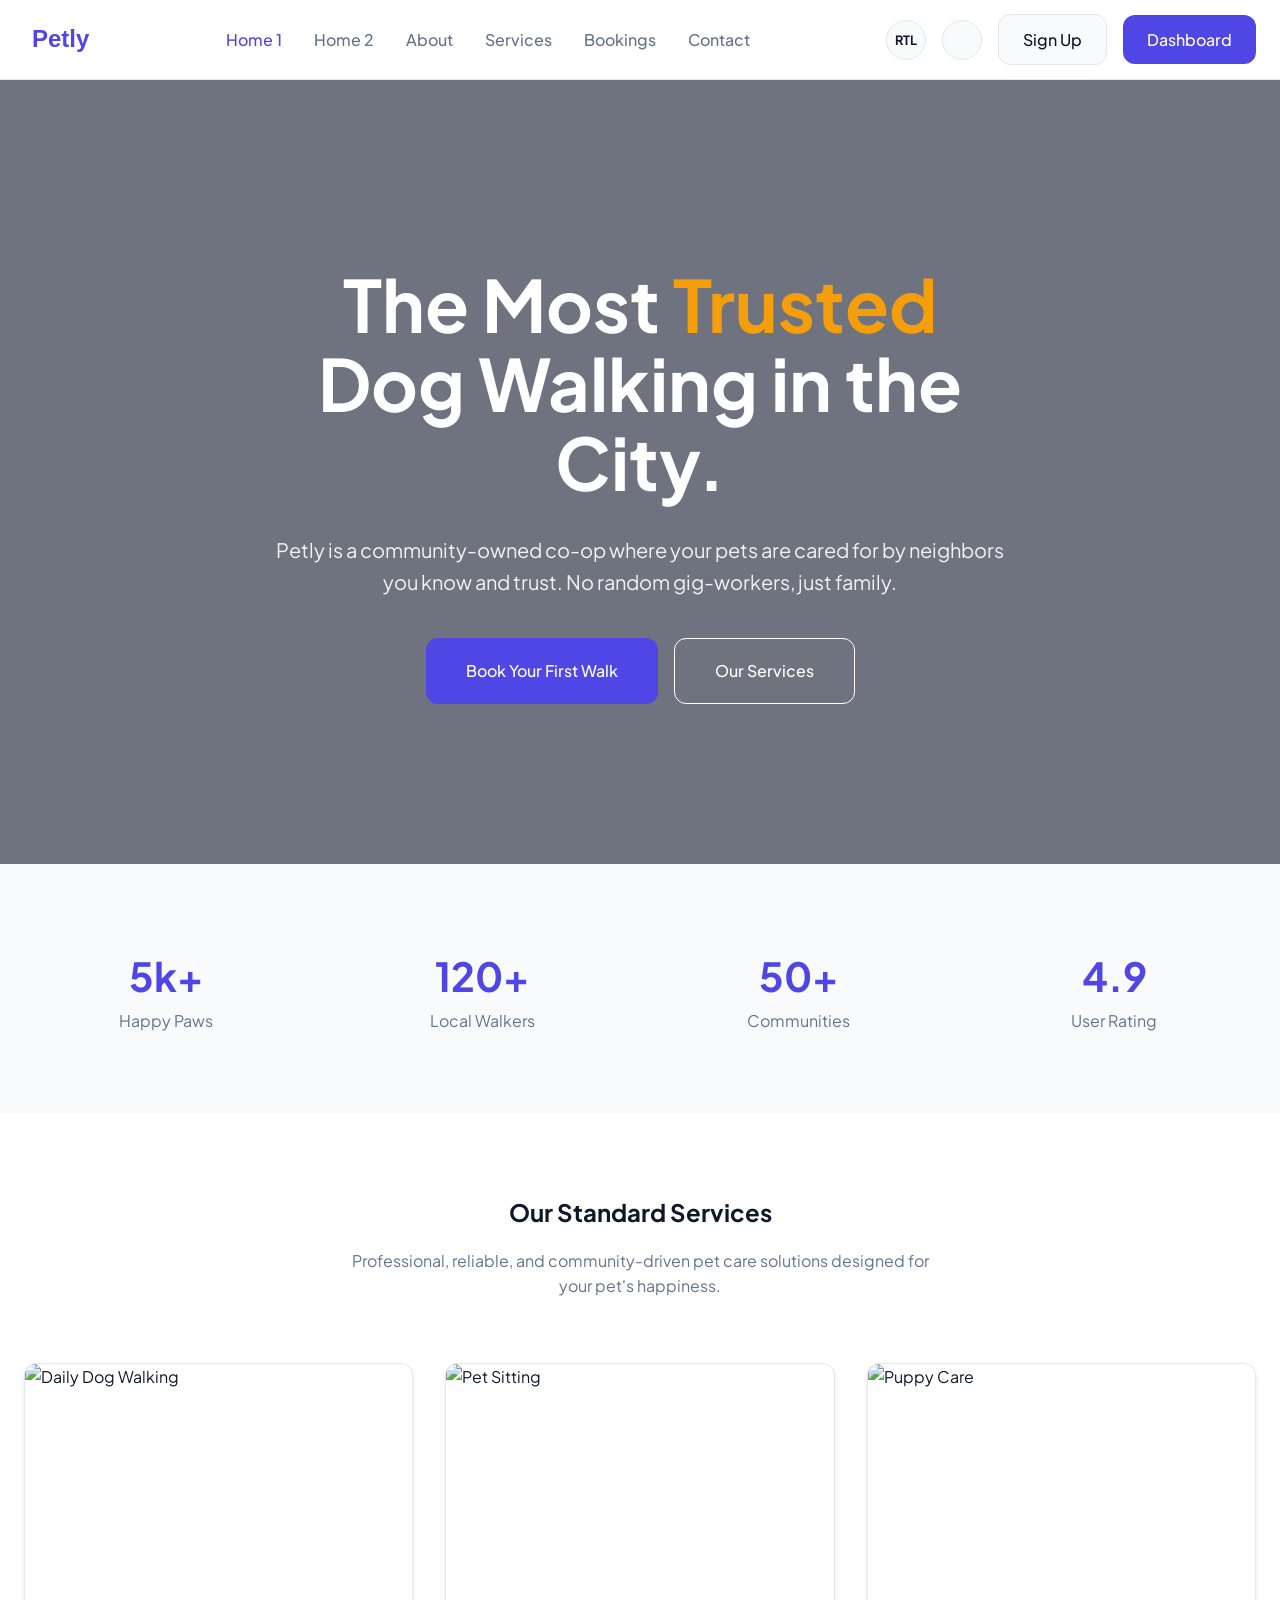
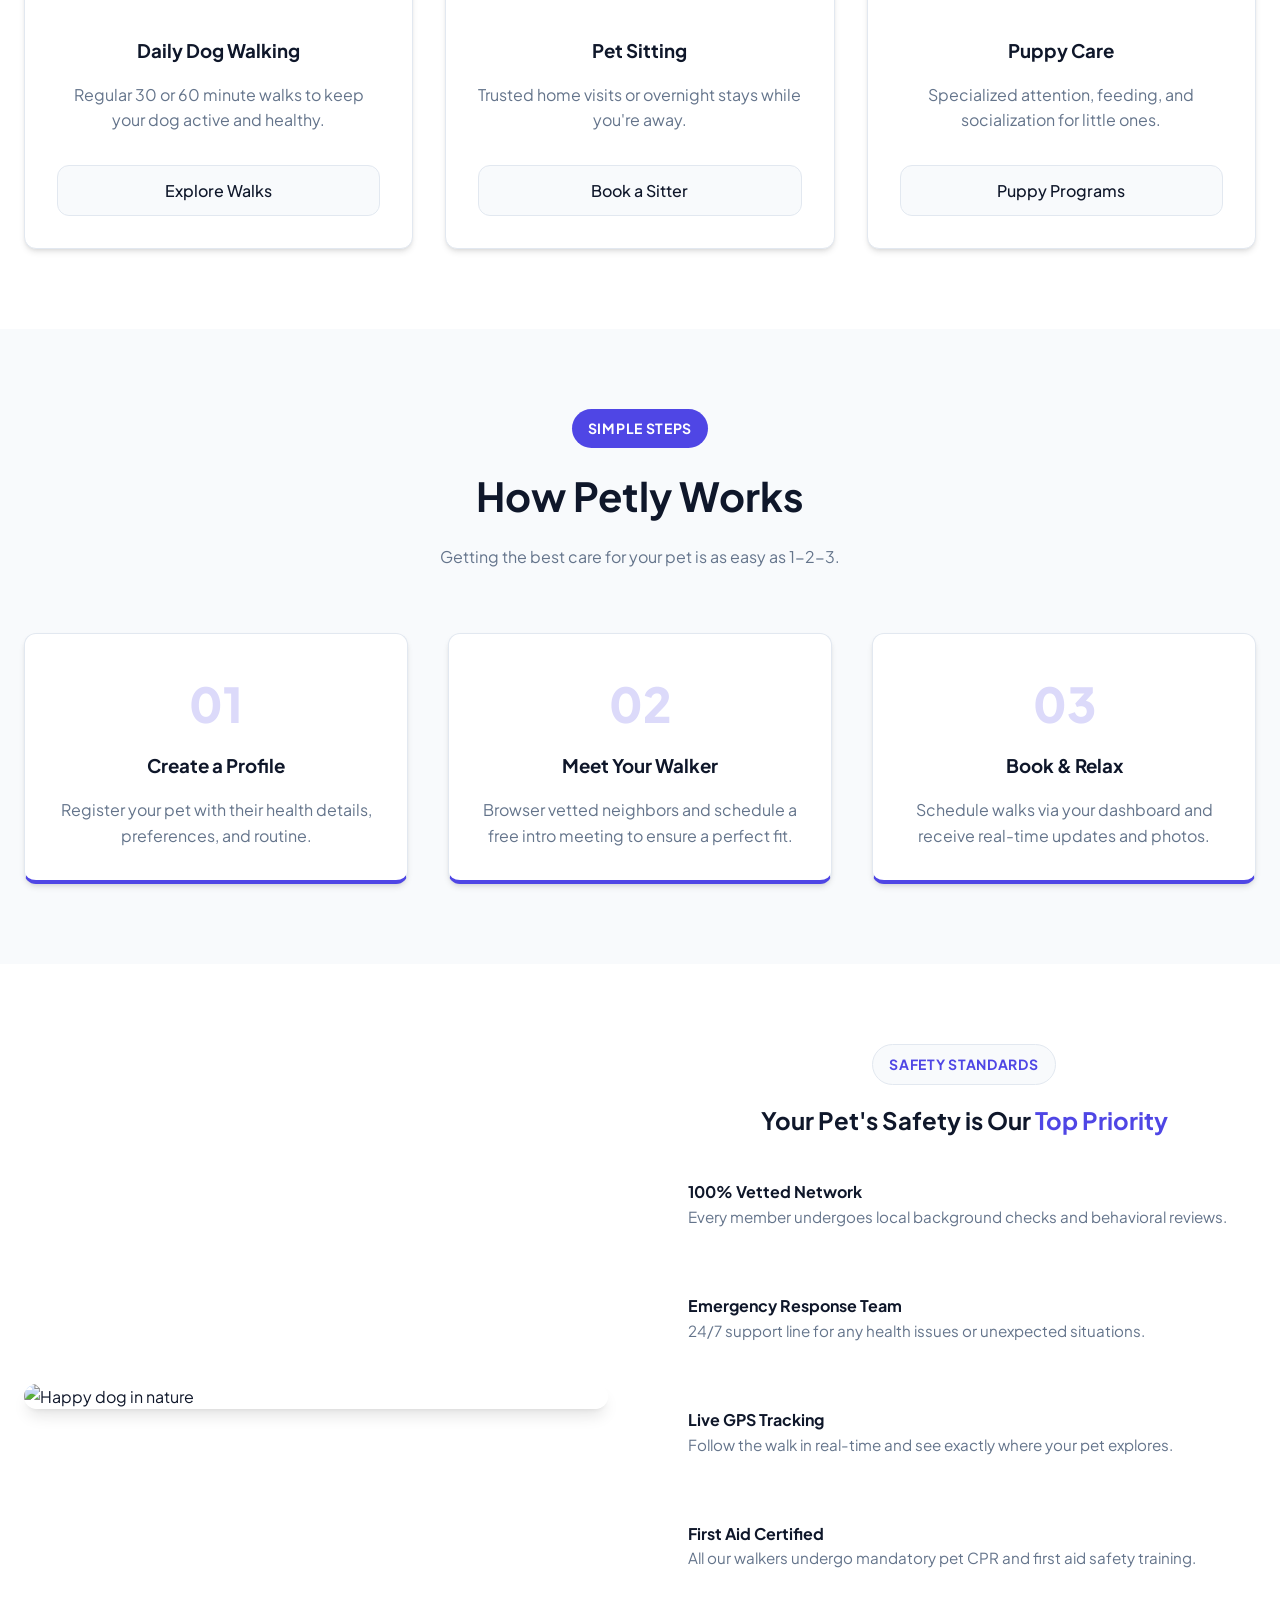
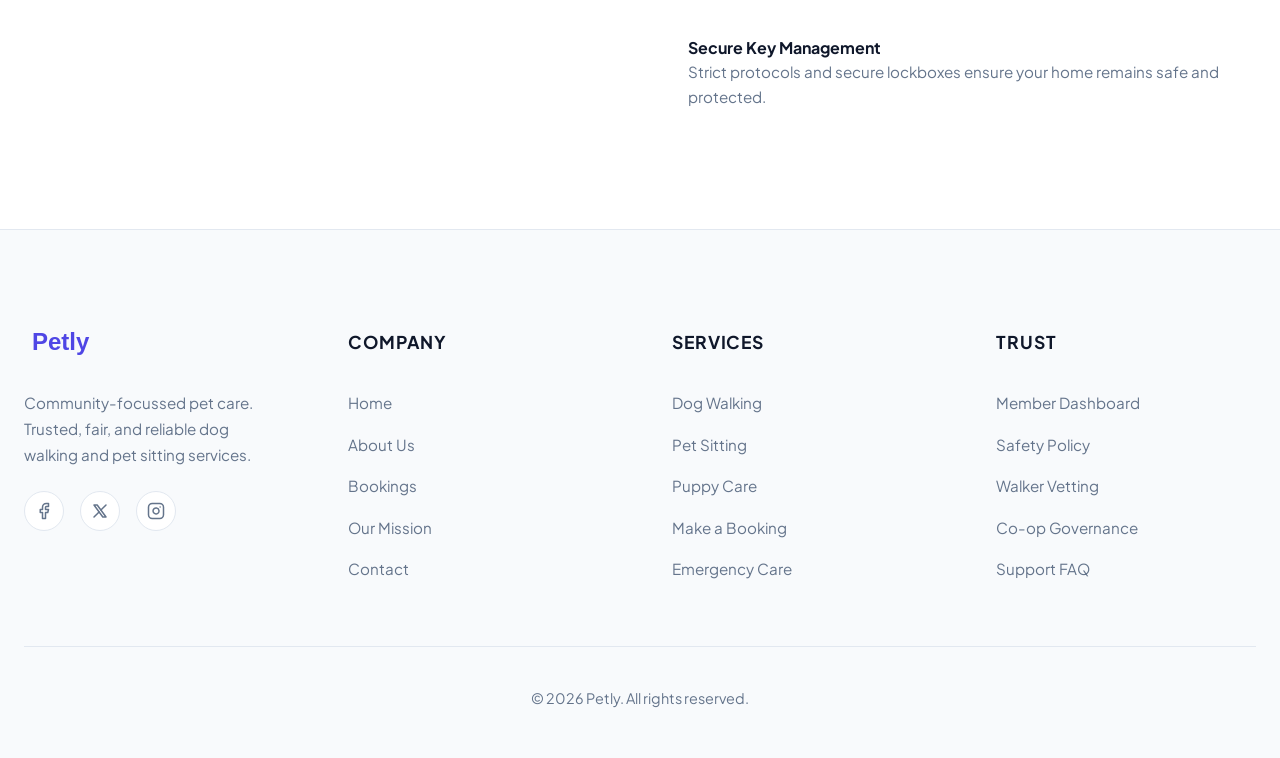
==== index.html @ 9c2770bc "first commit" ====
<!DOCTYPE html>
<html lang="en" data-theme="light">

<head>
    <meta charset="UTF-8">
    <meta name="viewport" content="width=device-width, initial-scale=1.0">
    <title>Petly | Dog Walking & Pet Sitting</title>
    <link rel="icon" type="image/svg+xml" href="favicon.svg">
    <meta name="description"
        content="Friendly, community-focused pet care co-operative for dog walking and sitting. Book trusted local walkers today.">
    <link rel="stylesheet" href="assets/css/style.css">
    <!-- Lucide Icons -->
    <script src="https://unpkg.com/lucide@latest"></script>
</head>

<body>
    <!-- Header -->
    <header>
        <div class="container">
            <a href="index.html" class="logo">
                <i data-lucide="paw-print"></i>
                Petly
            </a>
            <nav class="nav-links">
                <a href="index.html" class="active">Home 1</a>
                <a href="home2.html">Home 2</a>
                <a href="about.html">About</a>
                <a href="services.html">Services</a>
                <a href="bookings.html">Bookings</a>
                <a href="contact.html">Contact</a>
            </nav>
            <div class="header-actions">
                <button class="toggle-btn" id="rtl-toggle" title="Switch Direction">RTL</button>
                <button class="toggle-btn" id="theme-toggle" title="Toggle Theme"><i data-lucide="moon"></i></button>
                <a href="signup.html" class="btn btn-secondary">Sign Up</a>
                <a href="dashboard.html" class="btn btn-primary">Dashboard</a>
                <button class="mobile-menu-btn toggle-btn" id="mobile-menu-toggle"><i data-lucide="menu"></i></button>
            </div>
        </div>
    </header>

    <main>
        <!-- Hero Section (Section 1) -->
        <section class="hero-centered animate-fade"
            style="background-image: url('https://images.pexels.com/photos/28795606/pexels-photo-28795606.jpeg'); min-height: 80vh; width: 100vw; margin-left: calc(-50vw + 50%);">
            <div class="hero-overlay"></div>
            <div class="container hero-content">
                <h1 style="font-size: 4.5rem; line-height: 1.1; margin-top: 1.5rem; color: white;">The Most <span
                        style="color: var(--secondary);">Trusted</span> Dog Walking in the City.</h1>
                <p style="font-size: 1.25rem; color: rgba(255, 255, 255, 0.9); margin: 2rem auto 0; max-width: 800px;">
                    Petly is a
                    community-owned co-op where your pets are cared for by neighbors you know and trust. No random
                    gig-workers, just family.</p>
                <div style="display: flex; gap: 1rem; margin-top: 2.5rem; justify-content: center;">
                    <a href="signup.html" class="btn btn-primary" style="padding: 1.2rem 2.5rem;">Book Your First
                        Walk</a>
                    <a href="services.html" class="btn"
                        style="background: transparent; color: white; border: 1px solid white; padding: 1.2rem 2.5rem;">Our
                        Services</a>
                </div>
            </div>
        </section>

        <!-- Stats Section (Section 2) -->
        <section class="section-padding" style="background: var(--bg-alt);">
            <div class="container"
                style="display: grid; grid-template-columns: repeat(auto-fit, minmax(200px, 1fr)); gap: 2rem; text-align: center;">
                <div>
                    <h2 style="font-size: 2.5rem; color: var(--primary);">5k+</h2>
                    <p style="color: var(--text-muted);">Happy Paws</p>
                </div>
                <div>
                    <h2 style="font-size: 2.5rem; color: var(--primary);">120+</h2>
                    <p style="color: var(--text-muted);">Local Walkers</p>
                </div>
                <div>
                    <h2 style="font-size: 2.5rem; color: var(--primary);">50+</h2>
                    <p style="color: var(--text-muted);">Communities</p>
                </div>
                <div>
                    <h2 style="font-size: 2.5rem; color: var(--primary);">4.9</h2>
                    <p style="color: var(--text-muted);">User Rating</p>
                </div>
            </div>
        </section>

        <!-- Services Section (Section 3) -->
        <section class="section-padding">
            <div class="container">
                <div style="text-align: center; margin-bottom: 4rem;">
                    <h2>Our Standard Services</h2>
                    <p style="color: var(--text-muted); max-width: 600px; margin: 1rem auto;">Professional, reliable,
                        and community-driven pet care solutions designed for your pet's happiness.</p>
                </div>
                <div style="display: grid; grid-template-columns: repeat(auto-fit, minmax(300px, 1fr)); gap: 2rem;">
                    <div class="card" style="padding: 0; overflow: hidden;">
                        <img src="https://images.pexels.com/photos/33834941/pexels-photo-33834941.jpeg"
                            alt="Daily Dog Walking"
                            style="width: 100%; height: 240px; object-fit: cover; display: block;">
                        <div style="padding: 2rem; text-align: center; flex: 1; display: flex; flex-direction: column;">
                            <h3>Daily Dog Walking</h3>
                            <p style="color: var(--text-muted); margin-top: 1rem; margin-bottom: 2rem;">Regular 30 or 60 minute walks to keep
                                your dog active and healthy.</p>
                            <a href="services.html" class="btn btn-secondary" style="width: 100%; margin-top: auto;">Explore Walks</a>
                        </div>
                    </div>
                    <div class="card" style="padding: 0; overflow: hidden;">
                        <img src="https://images.pexels.com/photos/5426881/pexels-photo-5426881.jpeg" alt="Pet Sitting"
                            style="width: 100%; height: 240px; object-fit: cover; display: block;">
                        <div style="padding: 2rem; text-align: center; flex: 1; display: flex; flex-direction: column;">
                            <h3>Pet Sitting</h3>
                            <p style="color: var(--text-muted); margin-top: 1rem; margin-bottom: 2rem;">Trusted home visits or overnight
                                stays
                                while you're away.</p>
                            <a href="services.html" class="btn btn-secondary" style="width: 100%; margin-top: auto;">Book a Sitter</a>
                        </div>
                    </div>
                    <div class="card" style="padding: 0; overflow: hidden;">
                        <img src="https://images.pexels.com/photos/8794946/pexels-photo-8794946.jpeg" alt="Puppy Care"
                            style="width: 100%; height: 240px; object-fit: cover; display: block;">
                        <div style="padding: 2rem; text-align: center; flex: 1; display: flex; flex-direction: column;">
                            <h3>Puppy Care</h3>
                            <p style="color: var(--text-muted); margin-top: 1rem; margin-bottom: 2rem;">Specialized attention, feeding, and
                                socialization for little ones.</p>
                            <a href="services.html" class="btn btn-secondary" style="width: 100%; margin-top: auto;">Puppy Programs</a>
                        </div>
                    </div>
                </div>
            </div>
        </section>

        <!-- How It Works (Section 4) -->
        <section class="section-padding" style="background: var(--bg-alt);">
            <div class="container">
                <div style="text-align: center; margin-bottom: 4rem;">
                    <span class="badge" style="background: var(--primary); color: white; border: none;">SIMPLE
                        STEPS</span>
                    <h2 style="font-size: 2.5rem; margin-top: 1rem;">How Petly Works</h2>
                    <p style="color: var(--text-muted); max-width: 600px; margin: 1rem auto;">Getting the best care for
                        your pet is as easy as 1-2-3.</p>
                </div>
                <div style="display: grid; grid-template-columns: repeat(auto-fit, minmax(250px, 1fr)); gap: 2.5rem;">
                    <div class="card" style="text-align: center; border-bottom: 4px solid var(--primary);">
                        <div
                            style="font-size: 3rem; font-weight: 800; color: var(--primary); opacity: 0.2; margin-bottom: -1rem;">
                            01</div>
                        <i data-lucide="user-plus" size="48" style="margin-bottom: 1.5rem; color: var(--primary);"></i>
                        <h3>Create a Profile</h3>
                        <p style="color: var(--text-muted); margin-top: 1rem;">Register your pet with their health
                            details, preferences, and routine.</p>
                    </div>
                    <div class="card" style="text-align: center; border-bottom: 4px solid var(--primary);">
                        <div
                            style="font-size: 3rem; font-weight: 800; color: var(--primary); opacity: 0.2; margin-bottom: -1rem;">
                            02</div>
                        <i data-lucide="search" size="48" style="margin-bottom: 1.5rem; color: var(--primary);"></i>
                        <h3>Meet Your Walker</h3>
                        <p style="color: var(--text-muted); margin-top: 1rem;">Browser vetted neighbors and schedule a
                            free intro meeting to ensure a perfect fit.</p>
                    </div>
                    <div class="card" style="text-align: center; border-bottom: 4px solid var(--primary);">
                        <div
                            style="font-size: 3rem; font-weight: 800; color: var(--primary); opacity: 0.2; margin-bottom: -1rem;">
                            03</div>
                        <i data-lucide="calendar" size="48" style="margin-bottom: 1.5rem; color: var(--primary);"></i>
                        <h3>Book & Relax</h3>
                        <p style="color: var(--text-muted); margin-top: 1rem;">Schedule walks via your dashboard and
                            receive real-time updates and photos.</p>
                    </div>
                </div>
            </div>
        </section>

        <!-- Safety First (Section 5) -->
        <section class="section-padding">
            <div class="container hero-grid" style="align-items: center;">
                <div class="hero-image">
                    <img src="https://images.unsplash.com/photo-1517849845537-4d257902454a?auto=format&fit=crop&w=800&q=80"
                        alt="Happy dog in nature">
                </div>
                <div class="hero-content">
                    <div style="text-align: center; margin-bottom: 2.5rem;">
                        <span class="badge">SAFETY STANDARDS</span>
                        <h2 style="margin-top: 1rem;">Your Pet's Safety is Our <span style="color: var(--primary);">Top
                                Priority</span></h2>
                    </div>
                    <ul style="display: flex; flex-direction: column; gap: 1.5rem;">
                        <li style="display: flex; gap: 1rem;">
                            <i data-lucide="shield-check" style="color: var(--primary);"></i>
                            <div>
                                <h4 style="font-weight: 700;">100% Vetted Network</h4>
                                <p style="color: var(--text-muted); font-size: 0.95rem;">Every member undergoes local
                                    background checks and behavioral reviews.</p>
                            </div>
                        </li>
                        <li style="display: flex; gap: 1rem;">
                            <i data-lucide="cross" style="color: var(--primary);"></i>
                            <div>
                                <h4 style="font-weight: 700;">Emergency Response Team</h4>
                                <p style="color: var(--text-muted); font-size: 0.95rem;">24/7 support line for any
                                    health issues or unexpected situations.</p>
                            </div>
                        </li>
                        <li style="display: flex; gap: 1rem;">
                            <i data-lucide="map" style="color: var(--primary);"></i>
                            <div>
                                <h4 style="font-weight: 700;">Live GPS Tracking</h4>
                                <p style="color: var(--text-muted); font-size: 0.95rem;">Follow the walk in real-time
                                    and see exactly where your pet explores.</p>
                            </div>
                        </li>
                        <li style="display: flex; gap: 1rem;">
                            <i data-lucide="heart-pulse" style="color: var(--primary);"></i>
                            <div>
                                <h4 style="font-weight: 700;">First Aid Certified</h4>
                                <p style="color: var(--text-muted); font-size: 0.95rem;">All our walkers undergo mandatory pet CPR and first aid safety training.</p>
                            </div>
                        </li>
                        <li style="display: flex; gap: 1rem;">
                            <i data-lucide="lock" style="color: var(--primary);"></i>
                            <div>
                                <h4 style="font-weight: 700;">Secure Key Management</h4>
                                <p style="color: var(--text-muted); font-size: 0.95rem;">Strict protocols and secure lockboxes ensure your home remains safe and protected.</p>
                            </div>
                        </li>
                    </ul>
                </div>
            </div>
        </section>
    </main>

    <footer>
        <div class="container">
            <div class="footer-grid">
                <div class="footer-logo-section">
                    <a href="index.html" class="logo">
                        <i data-lucide="paw-print"></i>
                        Petly
                    </a>
                    <div style="margin-top: auto;">
                        <p>Community-focussed pet care. Trusted, fair, and reliable dog walking and pet sitting
                            services.
                        </p>
                        <div class="social-icons">
                            <a href="#" class="toggle-btn" title="Facebook">
                                <svg xmlns="http://www.w3.org/2000/svg" width="18" height="18" viewBox="0 0 24 24"
                                    fill="none" stroke="currentColor" stroke-width="2" stroke-linecap="round"
                                    stroke-linejoin="round">
                                    <path d="M18 2h-3a5 5 0 0 0-5 5v3H7v4h3v8h4v-8h3l1-4h-4V7a1 1 0 0 1 1-1h3z" />
                                </svg>
                            </a>
                            <a href="#" class="toggle-btn" title="X (Twitter)">
                                <svg xmlns="http://www.w3.org/2000/svg" width="18" height="18" viewBox="0 0 24 24"
                                    fill="none" stroke="currentColor" stroke-width="2" stroke-linecap="round"
                                    stroke-linejoin="round">
                                    <path d="M4 4l11.733 16H20L8.267 4z" />
                                    <path d="M4 20l6.768-6.768m2.464-2.464L20 4" />
                                </svg>
                            </a>
                            <a href="#" class="toggle-btn" title="Instagram">
                                <svg xmlns="http://www.w3.org/2000/svg" width="18" height="18" viewBox="0 0 24 24"
                                    fill="none" stroke="currentColor" stroke-width="2" stroke-linecap="round"
                                    stroke-linejoin="round">
                                    <rect width="20" height="20" x="2" y="2" rx="5" ry="5" />
                                    <path d="M16 11.37A4 4 0 1 1 12.63 8 4 4 0 0 1 16 11.37z" />
                                    <line x1="17.5" x2="17.51" y1="6.5" y2="6.5" />
                                </svg>
                            </a>
                        </div>
                    </div>
                </div>
                <div class="footer-links">
                    <h4>Company</h4>
                    <ul>
                        <li><a href="index.html">Home</a></li>
                        <li><a href="about.html">About Us</a></li>
                        <li><a href="bookings.html">Bookings</a></li>
                        <li><a href="about.html">Our Mission</a></li>
                        <li><a href="contact.html">Contact</a></li>
                    </ul>
                </div>
                <div class="footer-links">
                    <h4>Services</h4>
                    <ul>
                        <li><a href="services.html">Dog Walking</a></li>
                        <li><a href="services.html">Pet Sitting</a></li>
                        <li><a href="services.html">Puppy Care</a></li>
                        <li><a href="bookings.html">Make a Booking</a></li>
                        <li><a href="services.html">Emergency Care</a></li>
                    </ul>
                </div>
                <div class="footer-links">
                    <h4>Trust</h4>
                    <ul>
                        <li><a href="login.html">Member Dashboard</a></li>
                        <li><a href="about.html">Safety Policy</a></li>
                        <li><a href="about.html">Walker Vetting</a></li>
                        <li><a href="about.html">Co-op Governance</a></li>
                        <li><a href="contact.html">Support FAQ</a></li>
                    </ul>
                </div>
            </div>
            <div class="footer-bottom">
                <p>&copy; 2026 Petly. All rights reserved.</p>
            </div>
        </div>
    </footer>

    <script src="assets/js/main.js"></script>
</body>

</html>
---- assets/css/style.css ----
@import url('https://fonts.googleapis.com/css2?family=Plus+Jakarta+Sans:wght@300;400;500;600;700;800&family=Manrope:wght@300;400;500;600&display=swap');

:root {
    /* Primary Colors */
    --primary: #4f46e5;
    --primary-hover: #4338ca;
    --secondary: #f59e0b;
    --secondary-hover: #d97706;

    /* Light Theme (Default) */
    --bg-main: #ffffff;
    --bg-alt: #f8fafc;
    --text-main: #0f172a;
    --text-muted: #64748b;
    --border: #e2e8f0;
    --card-bg: #ffffff;
    --header-bg: rgba(255, 255, 255, 0.8);
    --shadow: 0 4px 6px -1px rgb(0 0 0 / 0.1), 0 2px 4px -2px rgb(0 0 0 / 0.1);
    --shadow-lg: 0 10px 15px -3px rgb(0 0 0 / 0.1), 0 4px 6px -4px rgb(0 0 0 / 0.1);
    
    /* Spacing & Transitions */
    --transition: all 0.3s cubic-bezier(0.4, 0, 0.2, 1);
    --radius: 0.75rem;
    --max-width: 1280px;

    /* Direction */
    --dir: ltr;
}

[data-theme="dark"] {
    --bg-main: #0f172a;
    --bg-alt: #1e293b;
    --text-main: #f8fafc;
    --text-muted: #94a3b8;
    --border: #334155;
    --card-bg: #1e293b;
    --header-bg: rgba(15, 23, 42, 0.8);
}

[dir="rtl"] {
    --dir: rtl;
}

* {
    margin: 0;
    padding: 0;
    box-sizing: border-box;
}

html {
    scroll-behavior: smooth;
    font-family: 'Plus Jakarta Sans', sans-serif;
}

body {
    background-color: var(--bg-main);
    color: var(--text-main);
    line-height: 1.6;
    transition: var(--transition);
    overflow-x: hidden;
    width: 100%;
}


h1, h2, h3, h4, h5, h6 {
    font-family: 'Plus Jakarta Sans', sans-serif;
    font-weight: 700;
}

a {
    text-decoration: none;
    color: inherit;
    transition: var(--transition);
}

ul {
    list-style: none;
}

img {
    max-width: 100%;
    display: block;
}

button, .btn {
    cursor: pointer;
    font-family: inherit;
    color: inherit;
    border: none;
    outline: none;
    transition: var(--transition);
    border-radius: var(--radius);
    font-weight: 500;
}

/* --- Layout Utility --- */
.container {
    max-width: var(--max-width);
    margin: 0 auto;
    padding: 0 1.5rem;
}

.section-padding {
    padding: 5rem 0;
}

/* --- Header --- */
header {
    position: sticky;
    top: 0;
    z-index: 1000;
    background-color: var(--header-bg);
    backdrop-filter: blur(12px);
    border-bottom: 1px solid var(--border);
    height: 80px;
}

header .container {
    display: flex;
    justify-content: space-between;
    align-items: center;
    height: 100%;
}

.logo {
    font-family: 'Outfit', sans-serif;
    font-size: 1.5rem;
    font-weight: 700;
    color: var(--primary);
    display: flex;
    align-items: center;
    gap: 0.5rem;
}

.nav-links {
    display: flex;
    gap: 2rem;
}

.nav-links a {
    font-weight: 500;
    color: var(--text-muted);
}

.nav-links a:hover, .nav-links a.active {
    color: var(--primary);
}

.header-actions {
    display: flex;
    align-items: center;
    gap: 1rem;
}

.btn-primary {
    background-color: var(--primary);
    color: white;
    padding: 0.75rem 1.5rem;
}

.btn-primary:hover {
    background-color: var(--primary-hover);
}

.btn-secondary {
    background-color: var(--bg-alt);
    color: var(--text-main);
    border: 1px solid var(--border);
    padding: 0.75rem 1.5rem;
}

.btn-secondary:hover {
    border-color: var(--primary);
    color: var(--primary);
}

/* Global button hover effects */
.btn {
    transition: var(--transition);
    display: inline-flex;
    align-items: center;
    justify-content: center;
    gap: 0.5rem;
}

.btn:hover {
    transform: translateY(-3px);
    box-shadow: 0 10px 20px -10px rgba(79, 70, 229, 0.4);
}

.btn:active {
    transform: translateY(-1px);
}

.btn-primary:hover {
    background-color: var(--primary-hover);
    box-shadow: 0 10px 20px -10px rgba(79, 70, 229, 0.5);
}

.btn-secondary:hover {
    background-color: var(--primary);
    color: white;
    border-color: var(--primary);
}

.toggle-btn {
    width: 40px;
    height: 40px;
    display: flex;
    align-items: center;
    justify-content: center;
    background: var(--bg-alt);
    color: var(--text-main);
    border: 1px solid var(--border);
    border-radius: 50%;
}

/* --- Footer --- */
footer {
    background-color: var(--bg-alt);
    border-top: 1px solid var(--border);
    padding: 6rem 0 3rem;
}

.footer-grid {
    display: grid;
    grid-template-columns: repeat(4, 1fr);
    gap: 4rem;
    margin-bottom: 4rem;
    align-items: start;
}

.footer-logo-section {
    display: flex;
    flex-direction: column;
}

.footer-links {
    display: flex;
    flex-direction: column;
    align-items: flex-start;
    text-align: left;
}

.footer-logo-section .logo {
    height: 32px;
    margin-bottom: 2rem;
    display: flex;
    align-items: center;
}



.footer-logo-section p {
    color: var(--text-muted);
    font-size: 0.95rem;
    line-height: 1.7;
    max-width: 320px;
}

.footer-links h4 {
    font-size: 1.1rem;
    font-weight: 700;
    margin-bottom: 2rem;
    color: var(--text-main);
    text-transform: uppercase;
    letter-spacing: 0.05em;
    height: 32px;
    display: flex;
    align-items: center;
    margin-top: 0;
}

.footer-links ul {
    margin: 0;
    padding: 0;
}

.footer-links ul li {
    margin-bottom: 1rem;
}

.footer-links ul li:last-child {
    margin-bottom: 0;
}

.footer-links ul li a {
    color: var(--text-muted);
    font-size: 0.95rem;
    display: inline-block;
    transition: var(--transition);
}

.footer-links ul li a:hover {
    color: var(--primary);
    transform: translateX(5px);
}

.footer-bottom {
    padding-top: 2.5rem;
    border-top: 1px solid var(--border);
    display: flex;
    justify-content: center;
    align-items: center;
    text-align: center;
}

.footer-bottom p {
    font-size: 0.9rem;
    color: var(--text-muted);
}

.social-icons {
    display: flex;
    gap: 1rem;
    margin-top: 1.5rem;
}

.social-icons .toggle-btn {
    width: 40px;
    height: 40px;
    background: var(--bg-main);
    color: var(--text-muted);
    border: 1px solid var(--border);
    border-radius: 50%;
    display: flex;
    align-items: center;
    justify-content: center;
    transition: var(--transition);
}

.social-icons .toggle-btn:hover {
    background: var(--primary);
    color: white;
    border-color: var(--primary);
    transform: translateY(-3px);
    box-shadow: 0 5px 15px rgba(79, 70, 229, 0.3);
}

/* --- Hero --- */
.hero {
    min-height: calc(100vh - 80px);
    display: flex;
    align-items: center;
    overflow: hidden;
}

.hero-grid {
    display: grid;
    grid-template-columns: 1fr 1fr;
    gap: 4rem;
    align-items: center;
}

.hero-content h1 {
    font-size: 3.5rem;
    line-height: 1.2;
    margin-bottom: 1.5rem;
}

.hero-content p {
    font-size: 1.25rem;
    color: var(--text-muted);
    margin-bottom: 2.5rem;
}

.hero-btns {
    display: flex;
    gap: 1rem;
}

.hero-image {
    position: relative;
    border-radius: 2rem;
    overflow: hidden;
    box-shadow: var(--shadow-lg);
}

/* New Centered Hero Overlay */
.hero-centered {
    position: relative;
    padding: 10rem 0;
    text-align: center;
    background-size: cover;
    background-position: center;
    background-repeat: no-repeat;
    display: flex;
    align-items: center;
    justify-content: center;
    color: white; /* Always white for readability over overlay */
}

.hero-centered .hero-content {
    position: relative;
    z-index: 2;
    max-width: 800px;
    margin: 0 auto;
}

.hero-centered .hero-content p {
    color: rgba(255, 255, 255, 0.9);
}

.hero-overlay {
    position: absolute;
    top: 0;
    left: 0;
    width: 100%;
    height: 100%;
    background: rgba(15, 23, 42, 0.6); /* Semi-transparent dark overlay */
    z-index: 1;
}

.hero-centered h1 {
    font-size: 4rem;
    margin-bottom: 1.5rem;
}

.hero-centered p {
    font-size: 1.4rem;
}


/* --- Badges --- */
.badge {
    display: inline-block;
    padding: 0.5rem 1rem;
    border-radius: 50px;
    font-size: 0.875rem;
    font-weight: 700;
    text-transform: uppercase;
    letter-spacing: 0.05em;
    background: var(--bg-alt);
    color: var(--primary);
    border: 1px solid var(--border);
}

/* --- Cards --- */
.card {
    background: var(--card-bg);
    border: 1px solid var(--border);
    padding: 2rem;
    border-radius: var(--radius);
    box-shadow: var(--shadow);
    transition: var(--transition);
    display: flex;
    flex-direction: column;
}

.card:hover {
    transform: translateY(-5px);
    box-shadow: var(--shadow-lg);
    border-color: var(--primary);
}

.card > *:last-child {
    margin-top: auto;
}

/* --- Responsive Utilities --- */
@media (min-width: 1024px) {
    .mobile-only-actions {
        display: none !important;
    }
}

.mobile-menu-btn {
    display: none;
    font-size: 1.5rem;
}

@media (max-width: 1100px) {
    .container {
        padding: 0 1rem;
    }
    .footer-grid {
        grid-template-columns: 1fr 1fr;
    }
    .nav-links {
        display: none;
    }
    .mobile-menu-btn {
        display: flex;
        align-items: center;
        justify-content: center;
    }
    .desktop-only {
        display: none !important;
    }
    .hero-centered h1, .hero-content h1 {
        font-size: 3rem;
    }
    .hero-centered p, .hero-content p {
        font-size: 1.2rem;
    }
}



@media (max-width: 767px) {
    .hero-grid {
        grid-template-columns: 1fr;
        text-align: center;
    }
    .hero-btns {
        justify-content: center;
    }
    .footer-grid {
        grid-template-columns: 1fr;
    }
    .hero-centered h1, .hero-content h1 {
        font-size: 2.25rem;
    }
    .hero-centered p, .hero-content p {
        font-size: 1rem;
    }
    .section-padding {
        padding: 3rem 0;
    }
}


/* --- Dark Mode Overrides --- */
[data-theme="dark"] .btn-secondary {
    background-color: var(--bg-alt);
    border-color: var(--border);
}

/* --- RTL Support --- */
[dir="rtl"] {
    text-align: right;
}

[dir="rtl"] .hero-btns {
    flex-direction: row-reverse;
}

/* --- Animations --- */
@keyframes fadeIn {
    from { opacity: 0; transform: translateY(20px); }
    to { opacity: 1; transform: translateY(0); }
}

.animate-fade {
    animation: fadeIn 0.8s ease forwards;
}
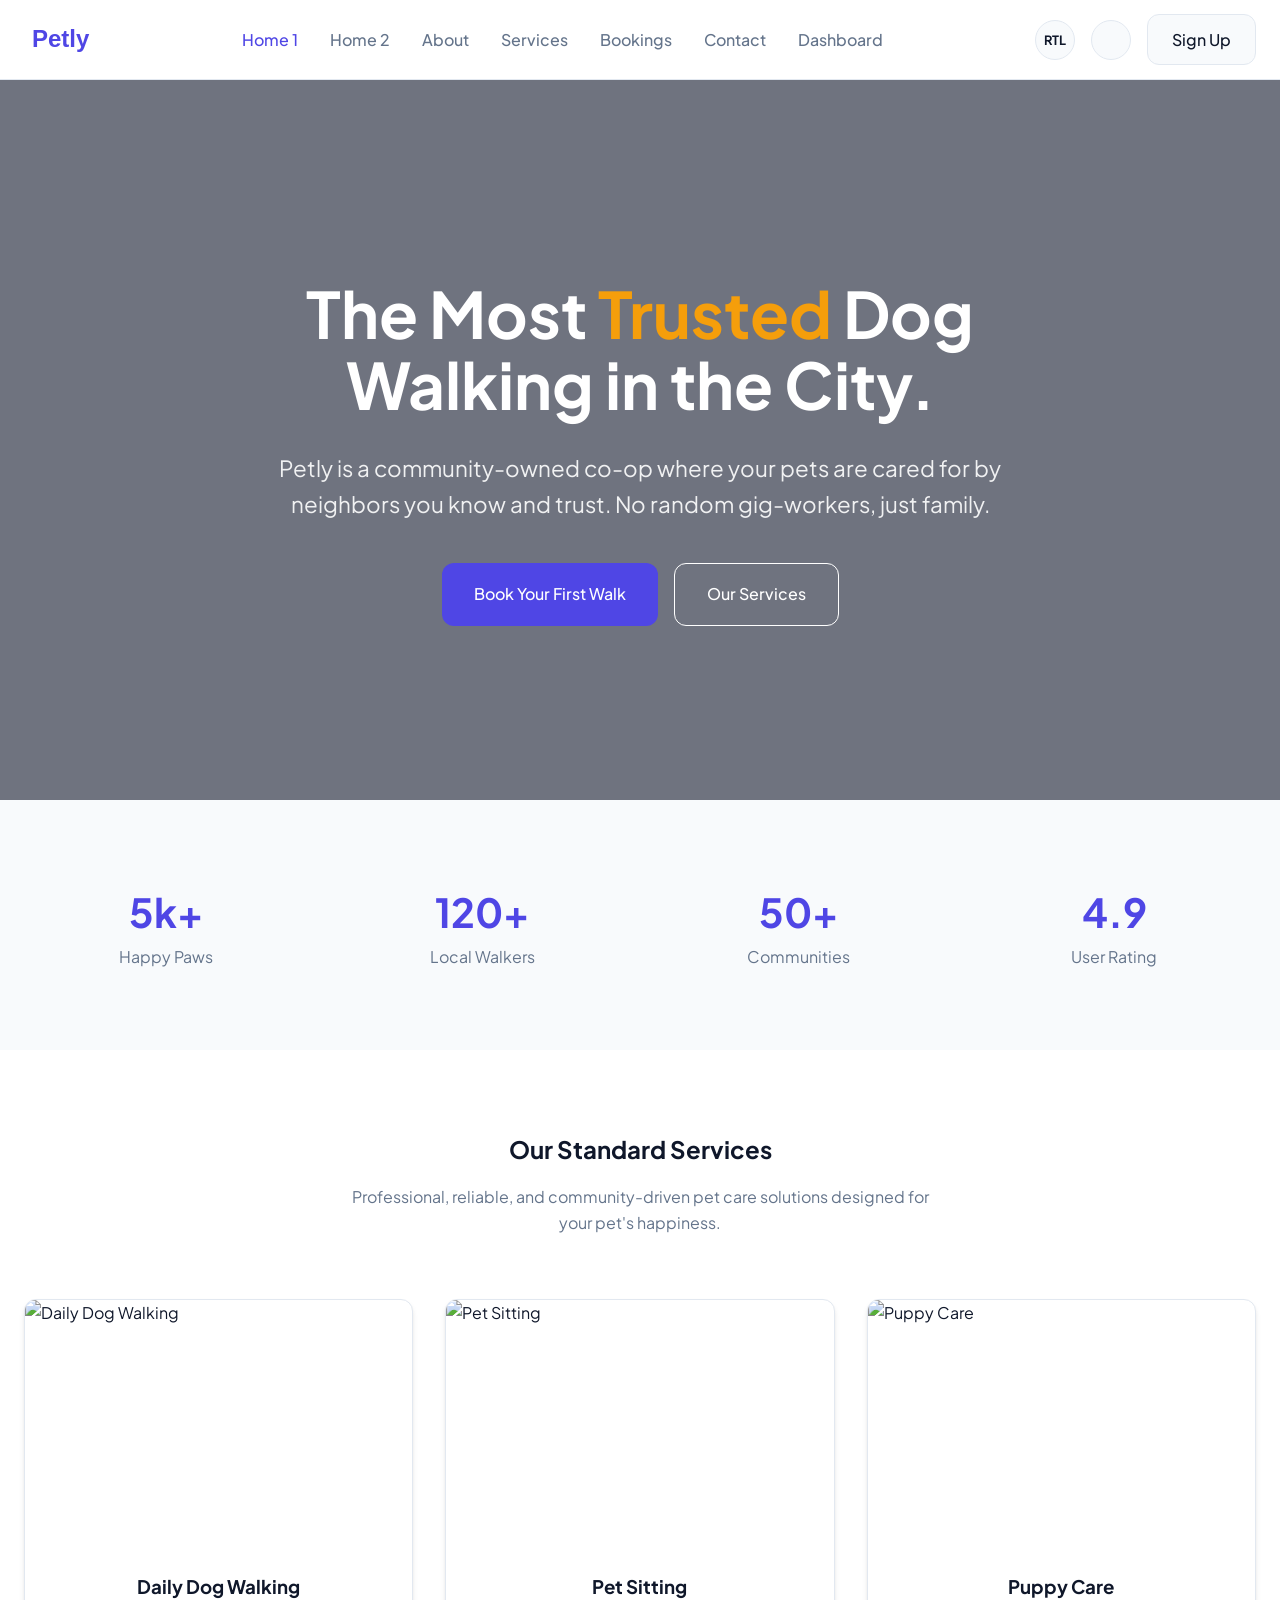
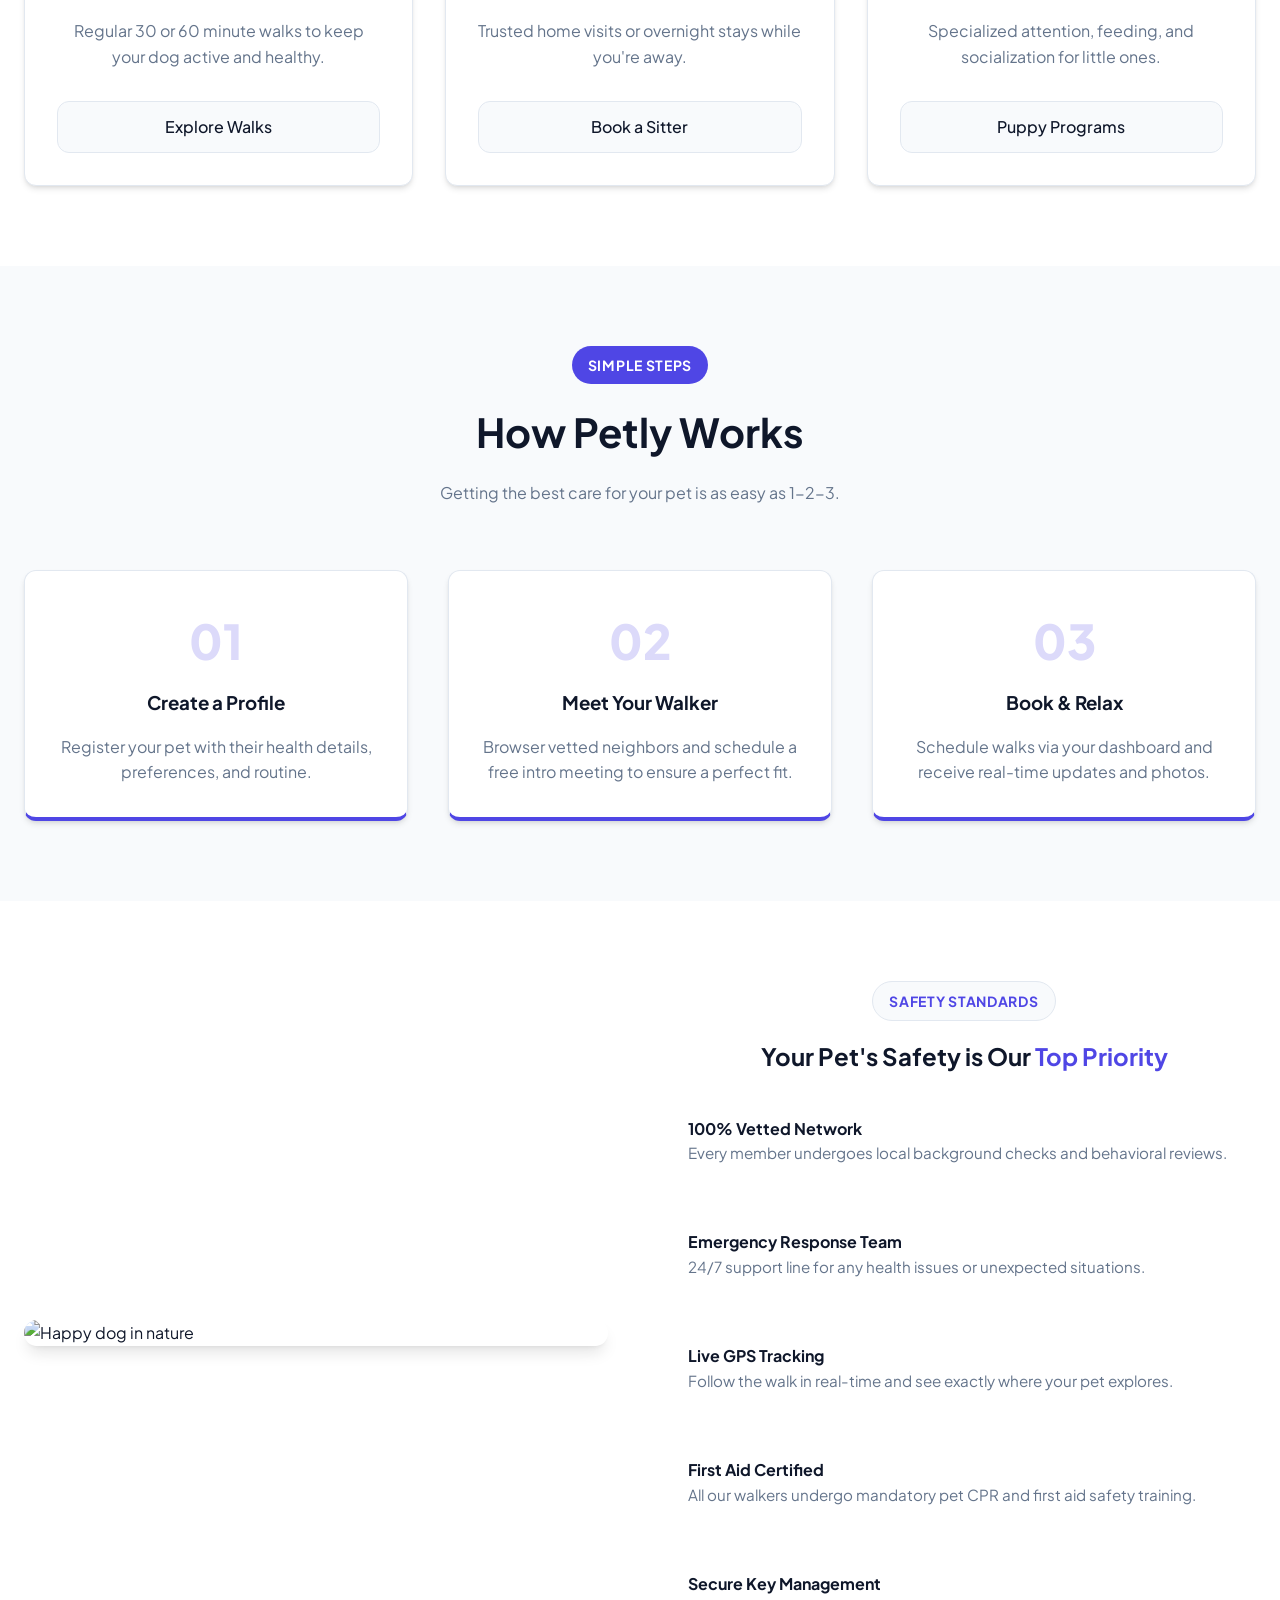
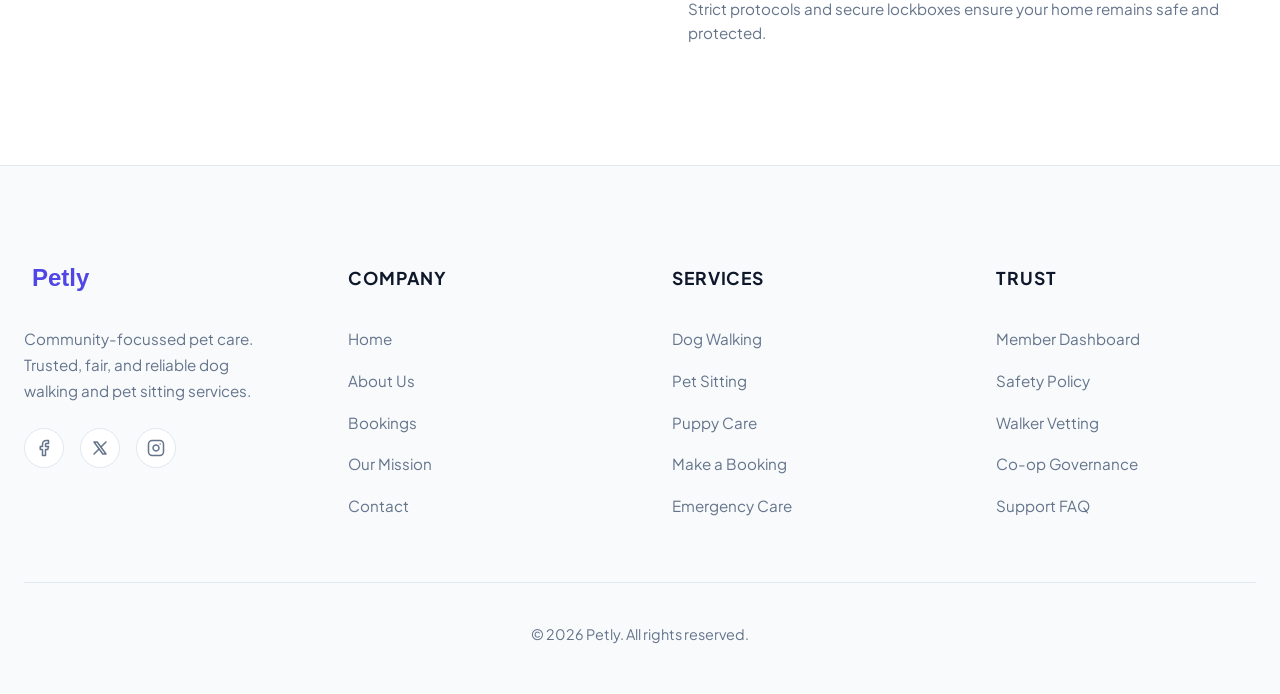
==== commit 9c3200f2: "bookings" ====
--- a/index.html
+++ b/index.html
@@ -28,12 +28,12 @@
                 <a href="services.html">Services</a>
                 <a href="bookings.html">Bookings</a>
                 <a href="contact.html">Contact</a>
+                <a href="dashboard.html">Dashboard</a>
             </nav>
             <div class="header-actions">
                 <button class="toggle-btn" id="rtl-toggle" title="Switch Direction">RTL</button>
                 <button class="toggle-btn" id="theme-toggle" title="Toggle Theme"><i data-lucide="moon"></i></button>
                 <a href="signup.html" class="btn btn-secondary">Sign Up</a>
-                <a href="dashboard.html" class="btn btn-primary">Dashboard</a>
                 <button class="mobile-menu-btn toggle-btn" id="mobile-menu-toggle"><i data-lucide="menu"></i></button>
             </div>
         </div>
@@ -45,18 +45,15 @@
             style="background-image: url('https://images.pexels.com/photos/28795606/pexels-photo-28795606.jpeg'); min-height: 80vh; width: 100vw; margin-left: calc(-50vw + 50%);">
             <div class="hero-overlay"></div>
             <div class="container hero-content">
-                <h1 style="font-size: 4.5rem; line-height: 1.1; margin-top: 1.5rem; color: white;">The Most <span
+                <h1 style="line-height: 1.1; margin-top: 1.5rem; color: white;">The Most <span
                         style="color: var(--secondary);">Trusted</span> Dog Walking in the City.</h1>
-                <p style="font-size: 1.25rem; color: rgba(255, 255, 255, 0.9); margin: 2rem auto 0; max-width: 800px;">
+                <p style="color: rgba(255, 255, 255, 0.9); margin: 2rem auto 0; max-width: 800px;">
                     Petly is a
                     community-owned co-op where your pets are cared for by neighbors you know and trust. No random
                     gig-workers, just family.</p>
-                <div style="display: flex; gap: 1rem; margin-top: 2.5rem; justify-content: center;">
-                    <a href="signup.html" class="btn btn-primary" style="padding: 1.2rem 2.5rem;">Book Your First
-                        Walk</a>
-                    <a href="services.html" class="btn"
-                        style="background: transparent; color: white; border: 1px solid white; padding: 1.2rem 2.5rem;">Our
-                        Services</a>
+                <div class="hero-btns" style="display: flex; gap: 1rem; margin-top: 2.5rem; justify-content: center;">
+                    <a href="signup.html" class="btn btn-primary" style="padding: 1.1rem 2rem;">Book Your First Walk</a>
+                    <a href="services.html" class="btn" style="background: transparent; color: white; border: 1px solid white; padding: 1.1rem 2rem;">Our Services</a>
                 </div>
             </div>
         </section>
--- a/assets/css/style.css
+++ b/assets/css/style.css
@@ -296,6 +296,22 @@
     transform: translateX(5px);
 }
 
+.btn-primary:hover {
+    filter: brightness(1.1);
+    transform: translateY(-2px);
+    box-shadow: 0 4px 12px rgba(79, 70, 229, 0.4);
+}
+.btn-outline {
+    background: transparent;
+    border: 2px solid white;
+    color: white;
+}
+.btn-outline:hover {
+    background: white;
+    color: var(--primary);
+    transform: translateY(-2px);
+}
+
 .footer-bottom {
     padding-top: 2.5rem;
     border-top: 1px solid var(--border);
@@ -421,7 +437,16 @@
 }
 
 
-/* --- Badges --- */
+.features-subgrid {
+    display: grid;
+    grid-template-columns: repeat(2, 1fr);
+    gap: 2rem;
+}
+.gallery-grid {
+    display: grid;
+    grid-template-columns: repeat(4, 1fr);
+    gap: 1.5rem;
+}
 .badge {
     display: inline-block;
     padding: 0.5rem 1rem;
@@ -436,6 +461,14 @@
 }
 
 /* --- Cards --- */
+.form-row {
+    display: grid;
+    grid-template-columns: 1fr 1fr;
+    gap: 1.5rem;
+}
+.booking-card {
+    padding: 3rem;
+}
 .card {
     background: var(--card-bg);
     border: 1px solid var(--border);
@@ -458,18 +491,21 @@
 }
 
 /* --- Responsive Utilities --- */
-@media (min-width: 1024px) {
+@media (min-width: 1201px) {
     .mobile-only-actions {
         display: none !important;
     }
 }
+
+
+
 
 .mobile-menu-btn {
     display: none;
     font-size: 1.5rem;
 }
 
-@media (max-width: 1100px) {
+@media (max-width: 1200px) {
     .container {
         padding: 0 1rem;
     }
@@ -484,16 +520,21 @@
         align-items: center;
         justify-content: center;
     }
+    .hero-centered h1, .hero-content h1 {
+        font-size: 3rem;
+    }
+    .hero-centered p, .hero-content p {
+        font-size: 1.2rem;
+    }
+}
+
+@media (max-width: 1200px) {
     .desktop-only {
         display: none !important;
     }
-    .hero-centered h1, .hero-content h1 {
-        font-size: 3rem;
-    }
-    .hero-centered p, .hero-content p {
-        font-size: 1.2rem;
-    }
-}
+}
+
+
 
 
 
@@ -503,7 +544,33 @@
         text-align: center;
     }
     .hero-btns {
-        justify-content: center;
+        flex-direction: column !important;
+        align-items: center;
+        gap: 0.75rem !important;
+    }
+    .hero-btns .btn {
+        width: 100%;
+        max-width: 320px;
+        text-align: center;
+    }
+    .features-subgrid {
+        grid-template-columns: 1fr;
+    }
+    .form-row {
+        grid-template-columns: 1fr !important;
+        gap: 1rem !important;
+    }
+    .booking-card {
+        padding: 1.5rem 1.2rem !important;
+    }
+    .gallery-grid {
+        grid-template-columns: 1fr !important;
+        grid-auto-rows: auto !important;
+    }
+    .gallery-grid > .premium-card {
+        grid-column: span 1 !important;
+        grid-row: span 1 !important;
+        height: 300px !important;
     }
     .footer-grid {
         grid-template-columns: 1fr;
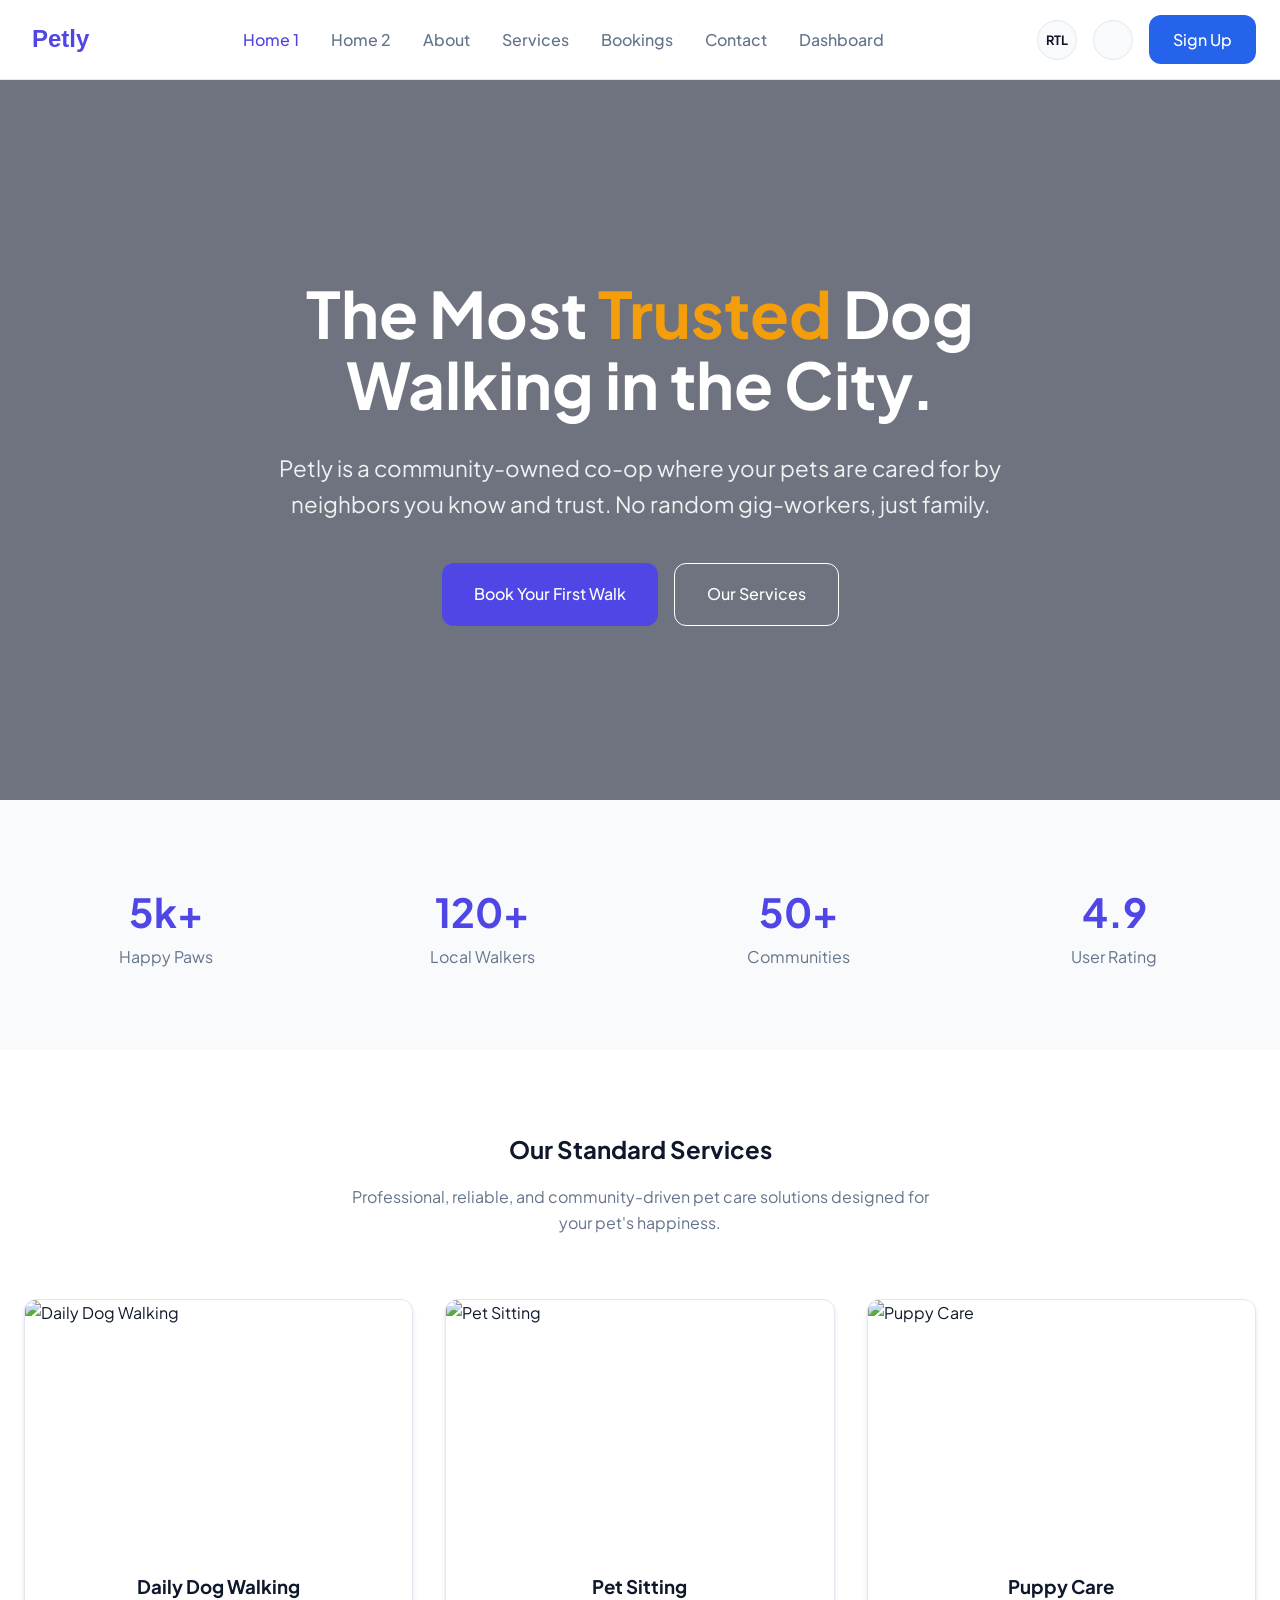
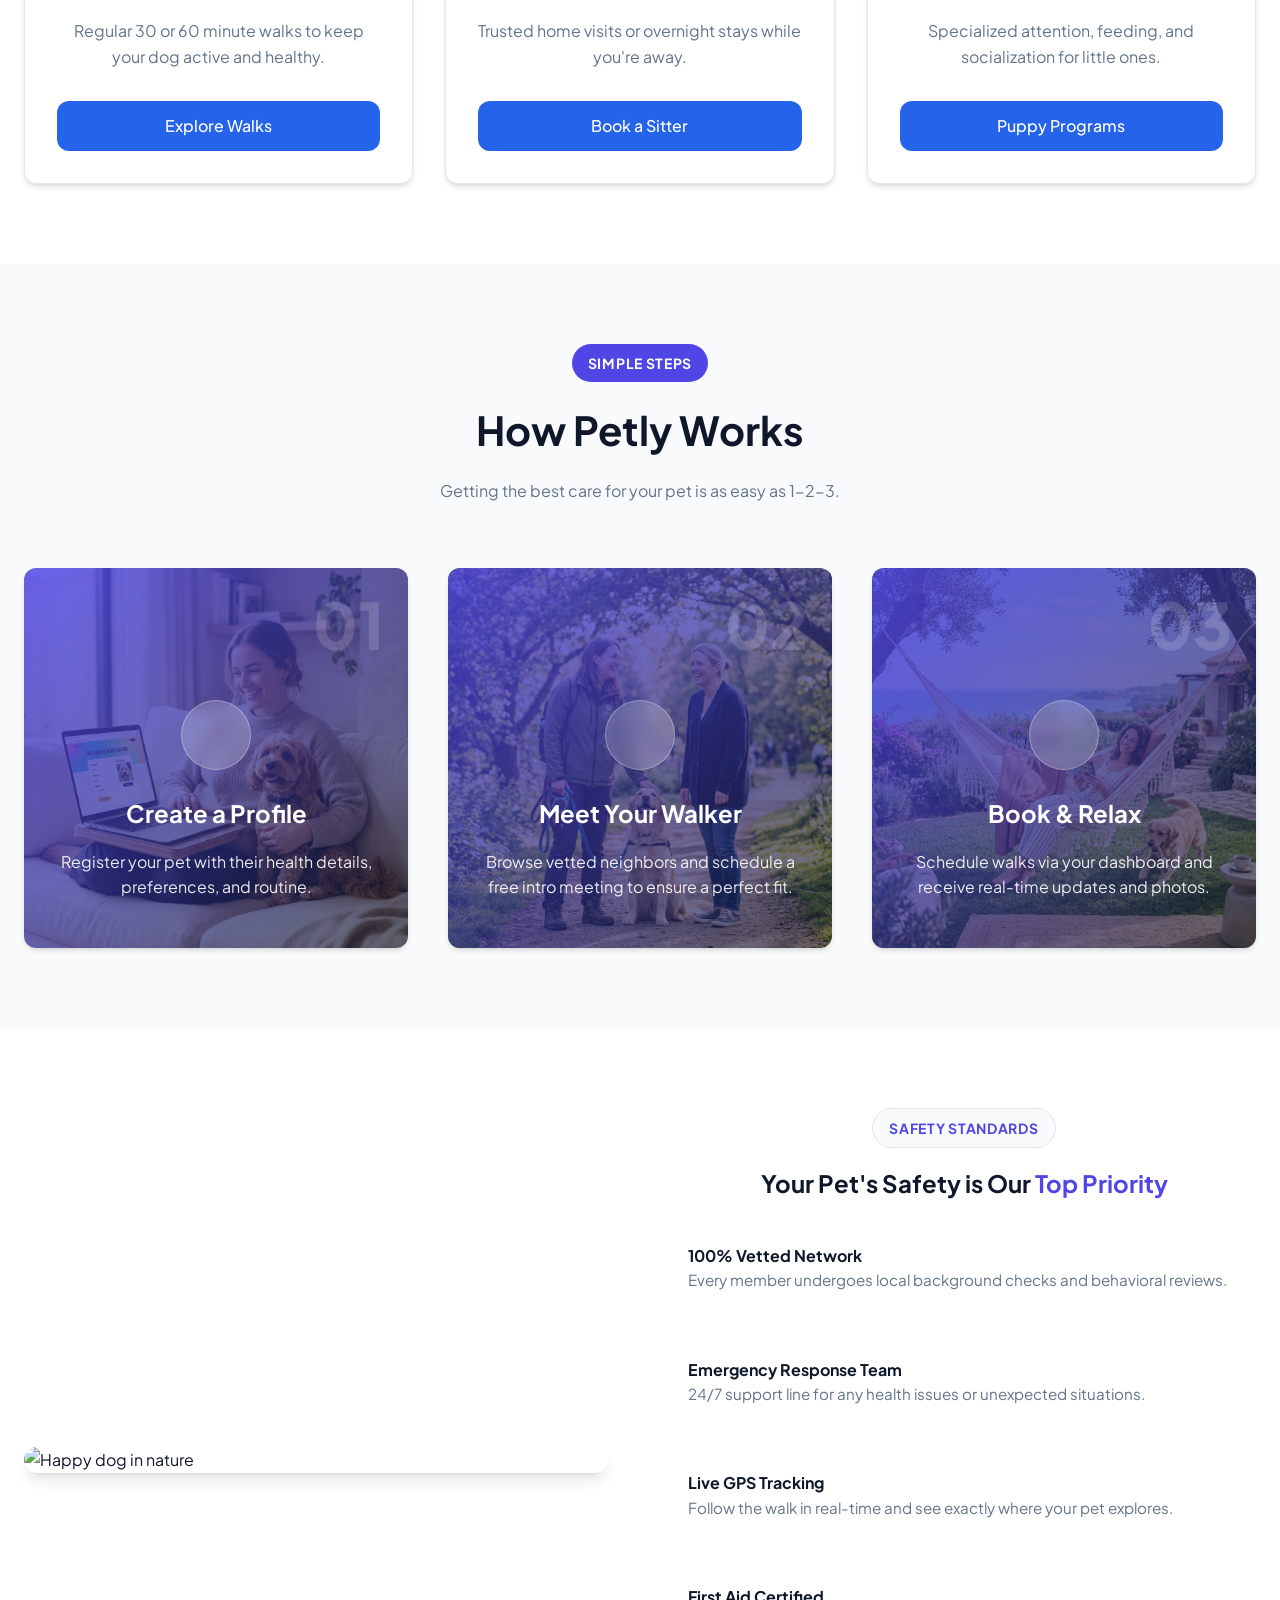
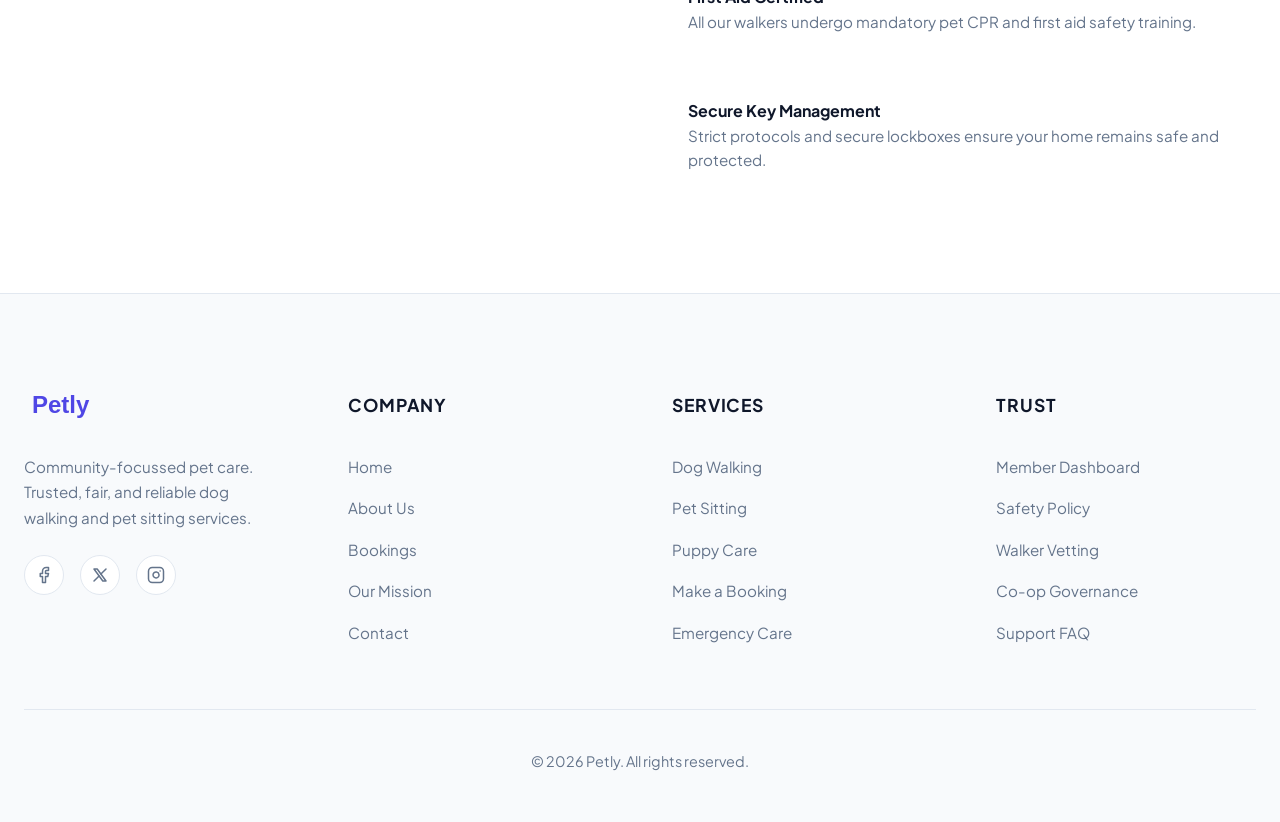
==== commit 0482e973: "signup" ====
--- a/index.html
+++ b/index.html
@@ -31,9 +31,9 @@
                 <a href="dashboard.html">Dashboard</a>
             </nav>
             <div class="header-actions">
-                <button class="toggle-btn" id="rtl-toggle" title="Switch Direction">RTL</button>
-                <button class="toggle-btn" id="theme-toggle" title="Toggle Theme"><i data-lucide="moon"></i></button>
-                <a href="signup.html" class="btn btn-secondary">Sign Up</a>
+                <button class="toggle-btn desktop-only" id="rtl-toggle" title="Switch Direction">RTL</button>
+                <button class="toggle-btn desktop-only" id="theme-toggle" title="Toggle Theme"><i data-lucide="moon"></i></button>
+                <a href="signup.html" class="btn btn-secondary desktop-only">Sign Up</a>
                 <button class="mobile-menu-btn toggle-btn" id="mobile-menu-toggle"><i data-lucide="menu"></i></button>
             </div>
         </div>
@@ -136,33 +136,45 @@
                     <p style="color: var(--text-muted); max-width: 600px; margin: 1rem auto;">Getting the best care for
                         your pet is as easy as 1-2-3.</p>
                 </div>
-                <div style="display: grid; grid-template-columns: repeat(auto-fit, minmax(250px, 1fr)); gap: 2.5rem;">
-                    <div class="card" style="text-align: center; border-bottom: 4px solid var(--primary);">
-                        <div
-                            style="font-size: 3rem; font-weight: 800; color: var(--primary); opacity: 0.2; margin-bottom: -1rem;">
-                            01</div>
-                        <i data-lucide="user-plus" size="48" style="margin-bottom: 1.5rem; color: var(--primary);"></i>
-                        <h3>Create a Profile</h3>
-                        <p style="color: var(--text-muted); margin-top: 1rem;">Register your pet with their health
-                            details, preferences, and routine.</p>
-                    </div>
-                    <div class="card" style="text-align: center; border-bottom: 4px solid var(--primary);">
-                        <div
-                            style="font-size: 3rem; font-weight: 800; color: var(--primary); opacity: 0.2; margin-bottom: -1rem;">
-                            02</div>
-                        <i data-lucide="search" size="48" style="margin-bottom: 1.5rem; color: var(--primary);"></i>
-                        <h3>Meet Your Walker</h3>
-                        <p style="color: var(--text-muted); margin-top: 1rem;">Browser vetted neighbors and schedule a
-                            free intro meeting to ensure a perfect fit.</p>
-                    </div>
-                    <div class="card" style="text-align: center; border-bottom: 4px solid var(--primary);">
-                        <div
-                            style="font-size: 3rem; font-weight: 800; color: var(--primary); opacity: 0.2; margin-bottom: -1rem;">
-                            03</div>
-                        <i data-lucide="calendar" size="48" style="margin-bottom: 1.5rem; color: var(--primary);"></i>
-                        <h3>Book & Relax</h3>
-                        <p style="color: var(--text-muted); margin-top: 1rem;">Schedule walks via your dashboard and
-                            receive real-time updates and photos.</p>
+                <div style="display: grid; grid-template-columns: repeat(auto-fit, minmax(280px, 1fr)); gap: 2.5rem;">
+                    <!-- Step 01 -->
+                    <div class="card card-step" style="text-align: center;">
+                        <div class="card-step-bg" style="background-image: url('assets/images/create_profile.png');"></div>
+                        <div class="card-step-overlay"></div>
+                        <div class="card-step-number">01</div>
+                        <div class="card-step-content">
+                            <div class="icon-circle">
+                                <i data-lucide="user-plus"></i>
+                            </div>
+                            <h3>Create a Profile</h3>
+                            <p>Register your pet with their health details, preferences, and routine.</p>
+                        </div>
+                    </div>
+                    <!-- Step 02 -->
+                    <div class="card card-step" style="text-align: center;">
+                        <div class="card-step-bg" style="background-image: url('assets/images/meet_walker.png');"></div>
+                        <div class="card-step-overlay"></div>
+                        <div class="card-step-number">02</div>
+                        <div class="card-step-content">
+                            <div class="icon-circle">
+                                <i data-lucide="search"></i>
+                            </div>
+                            <h3>Meet Your Walker</h3>
+                            <p>Browse vetted neighbors and schedule a free intro meeting to ensure a perfect fit.</p>
+                        </div>
+                    </div>
+                    <!-- Step 03 -->
+                    <div class="card card-step" style="text-align: center;">
+                        <div class="card-step-bg" style="background-image: url('assets/images/book_relax.png');"></div>
+                        <div class="card-step-overlay"></div>
+                        <div class="card-step-number">03</div>
+                        <div class="card-step-content">
+                            <div class="icon-circle">
+                                <i data-lucide="calendar"></i>
+                            </div>
+                            <h3>Book & Relax</h3>
+                            <p>Schedule walks via your dashboard and receive real-time updates and photos.</p>
+                        </div>
                     </div>
                 </div>
             </div>
--- a/assets/css/style.css
+++ b/assets/css/style.css
@@ -163,15 +163,15 @@
 }
 
 .btn-secondary {
-    background-color: var(--bg-alt);
-    color: var(--text-main);
-    border: 1px solid var(--border);
+    background-color: #2563eb;
+    color: white;
     padding: 0.75rem 1.5rem;
+    border: none;
 }
 
 .btn-secondary:hover {
-    border-color: var(--primary);
-    color: var(--primary);
+    background-color: #1d4ed8;
+    color: white;
 }
 
 /* Global button hover effects */
@@ -197,11 +197,7 @@
     box-shadow: 0 10px 20px -10px rgba(79, 70, 229, 0.5);
 }
 
-.btn-secondary:hover {
-    background-color: var(--primary);
-    color: white;
-    border-color: var(--primary);
-}
+
 
 .toggle-btn {
     width: 40px;
@@ -490,6 +486,106 @@
     margin-top: auto;
 }
 
+/* --- Step Cards --- */
+.card-step {
+    position: relative;
+    overflow: hidden;
+    min-height: 380px;
+    padding: 3rem 2rem;
+    display: flex;
+    flex-direction: column;
+    justify-content: center;
+    border: none !important;
+    z-index: 1;
+}
+
+.card-step-bg {
+    position: absolute;
+    top: 0;
+    left: 0;
+    width: 100%;
+    height: 100%;
+    background-size: cover;
+    background-position: center;
+    transition: transform 0.6s cubic-bezier(0.165, 0.84, 0.44, 1);
+    z-index: -2;
+}
+
+.card-step:hover .card-step-bg {
+    transform: scale(1.1);
+}
+
+.card-step-overlay {
+    position: absolute;
+    top: 0;
+    left: 0;
+    width: 100%;
+    height: 100%;
+    background: linear-gradient(135deg, rgba(79, 70, 229, 0.85) 0%, rgba(15, 23, 42, 0.6) 100%);
+    z-index: -1;
+    transition: var(--transition);
+}
+
+.card-step:hover .card-step-overlay {
+    background: linear-gradient(135deg, rgba(79, 70, 229, 0.95) 0%, rgba(15, 23, 42, 0.7) 100%);
+}
+
+.card-step-content {
+    position: relative;
+    z-index: 2;
+    color: white;
+}
+
+.card-step-content h3 {
+    color: white;
+    font-size: 1.5rem;
+    margin-bottom: 1rem;
+}
+
+.card-step-content p {
+    color: rgba(255, 255, 255, 0.9);
+    font-size: 1rem;
+    line-height: 1.6;
+}
+
+.icon-circle {
+    width: 70px;
+    height: 70px;
+    background: rgba(255, 255, 255, 0.2);
+    backdrop-filter: blur(8px);
+    border: 1px solid rgba(255, 255, 255, 0.3);
+    border-radius: 50%;
+    display: flex;
+    align-items: center;
+    justify-content: center;
+    margin: 0 auto 1.5rem;
+    color: white;
+    transition: var(--transition);
+}
+
+.icon-circle i {
+    width: 32px;
+    height: 32px;
+}
+
+.card-step:hover .icon-circle {
+    background: white;
+    color: var(--primary);
+    transform: rotateY(360deg);
+}
+
+.card-step-number {
+    position: absolute;
+    top: 1.5rem;
+    right: 1.5rem;
+    font-size: 4rem;
+    font-weight: 900;
+    color: white;
+    opacity: 0.15;
+    line-height: 1;
+    pointer-events: none;
+}
+
 /* --- Responsive Utilities --- */
 @media (min-width: 1201px) {
     .mobile-only-actions {
